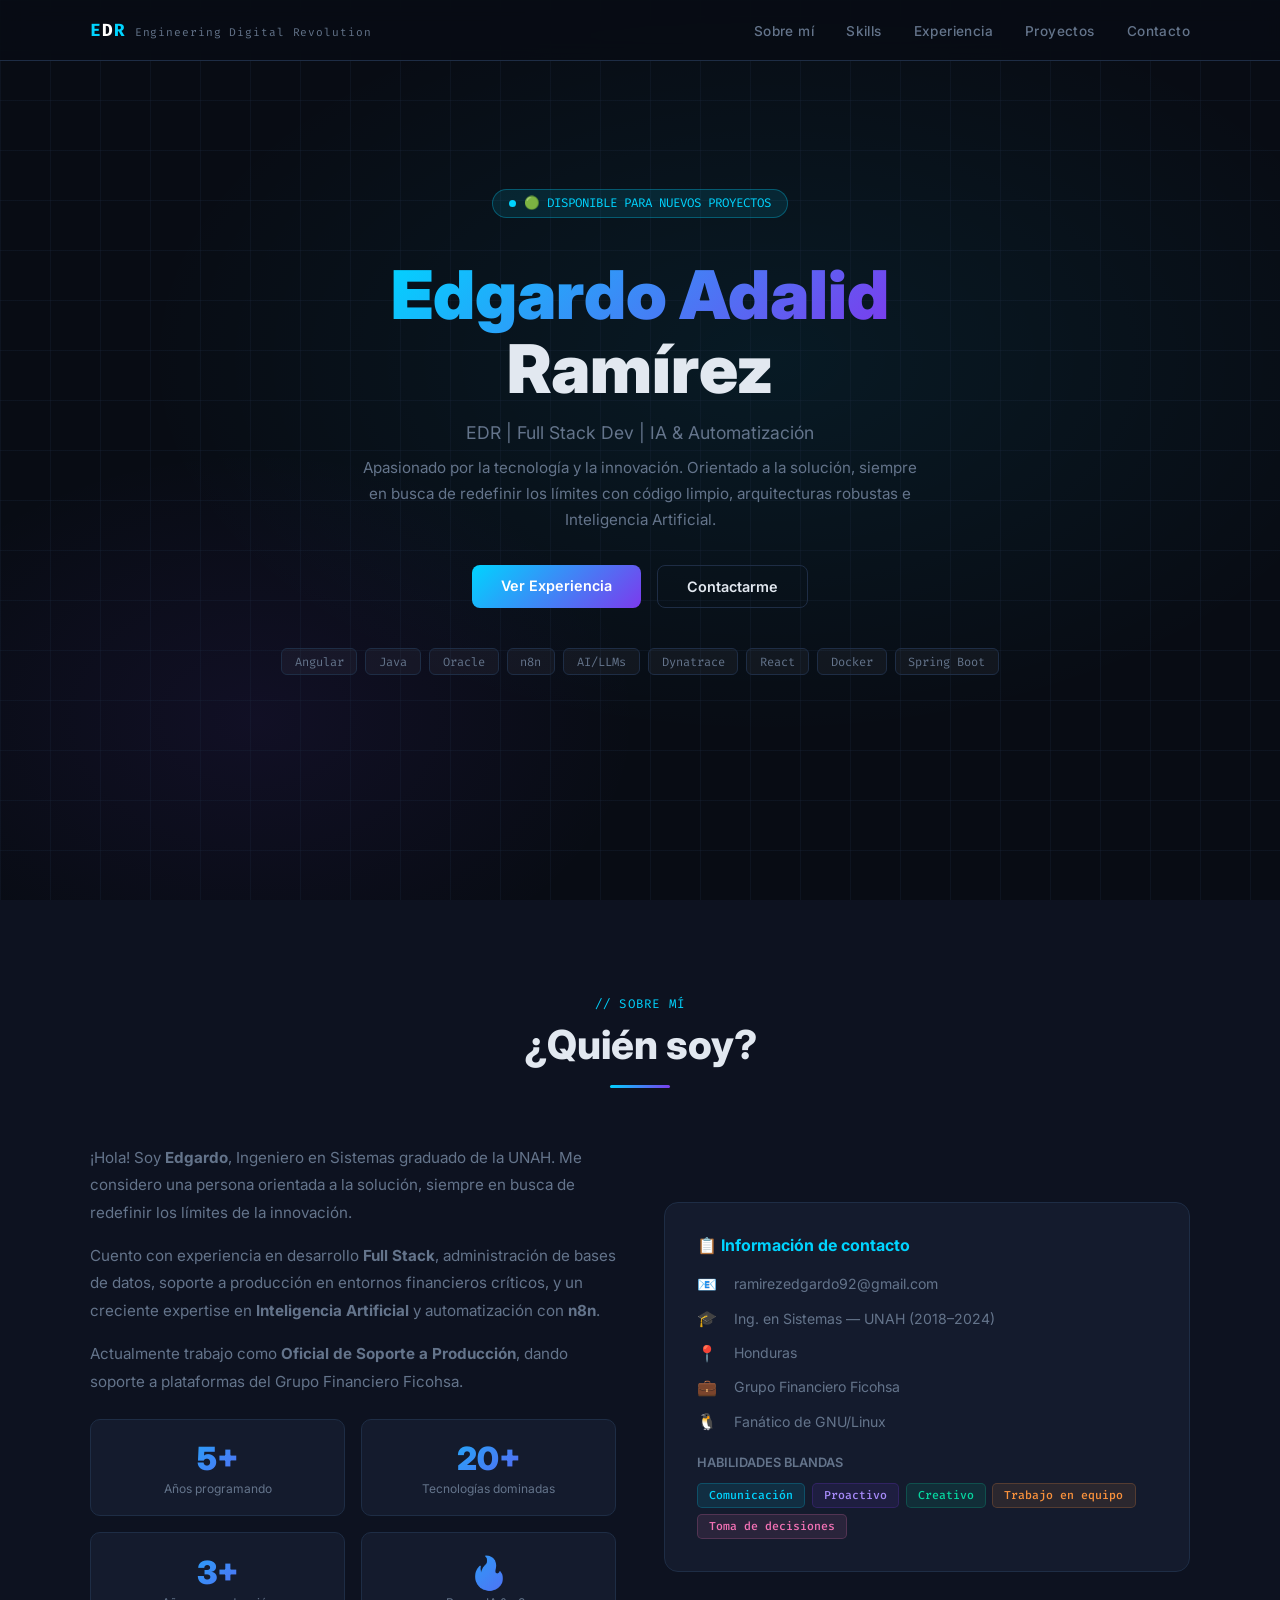
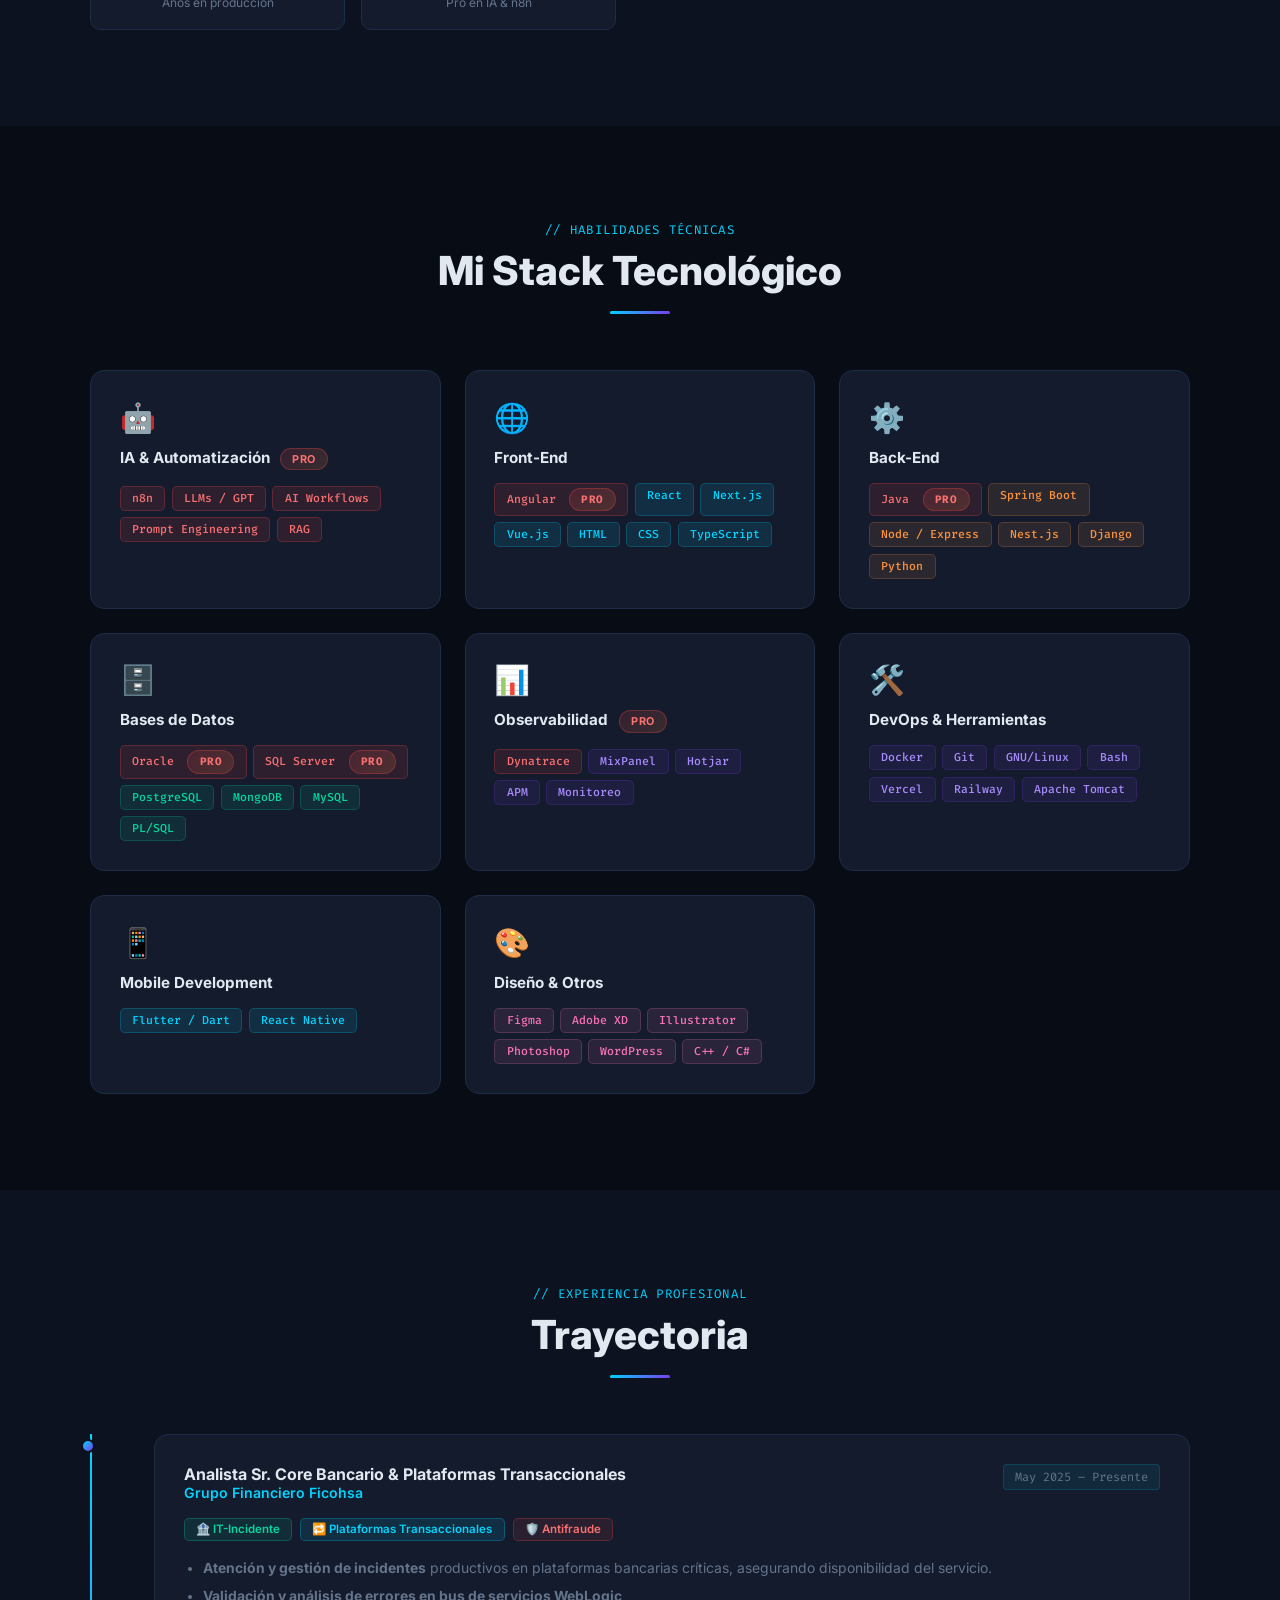
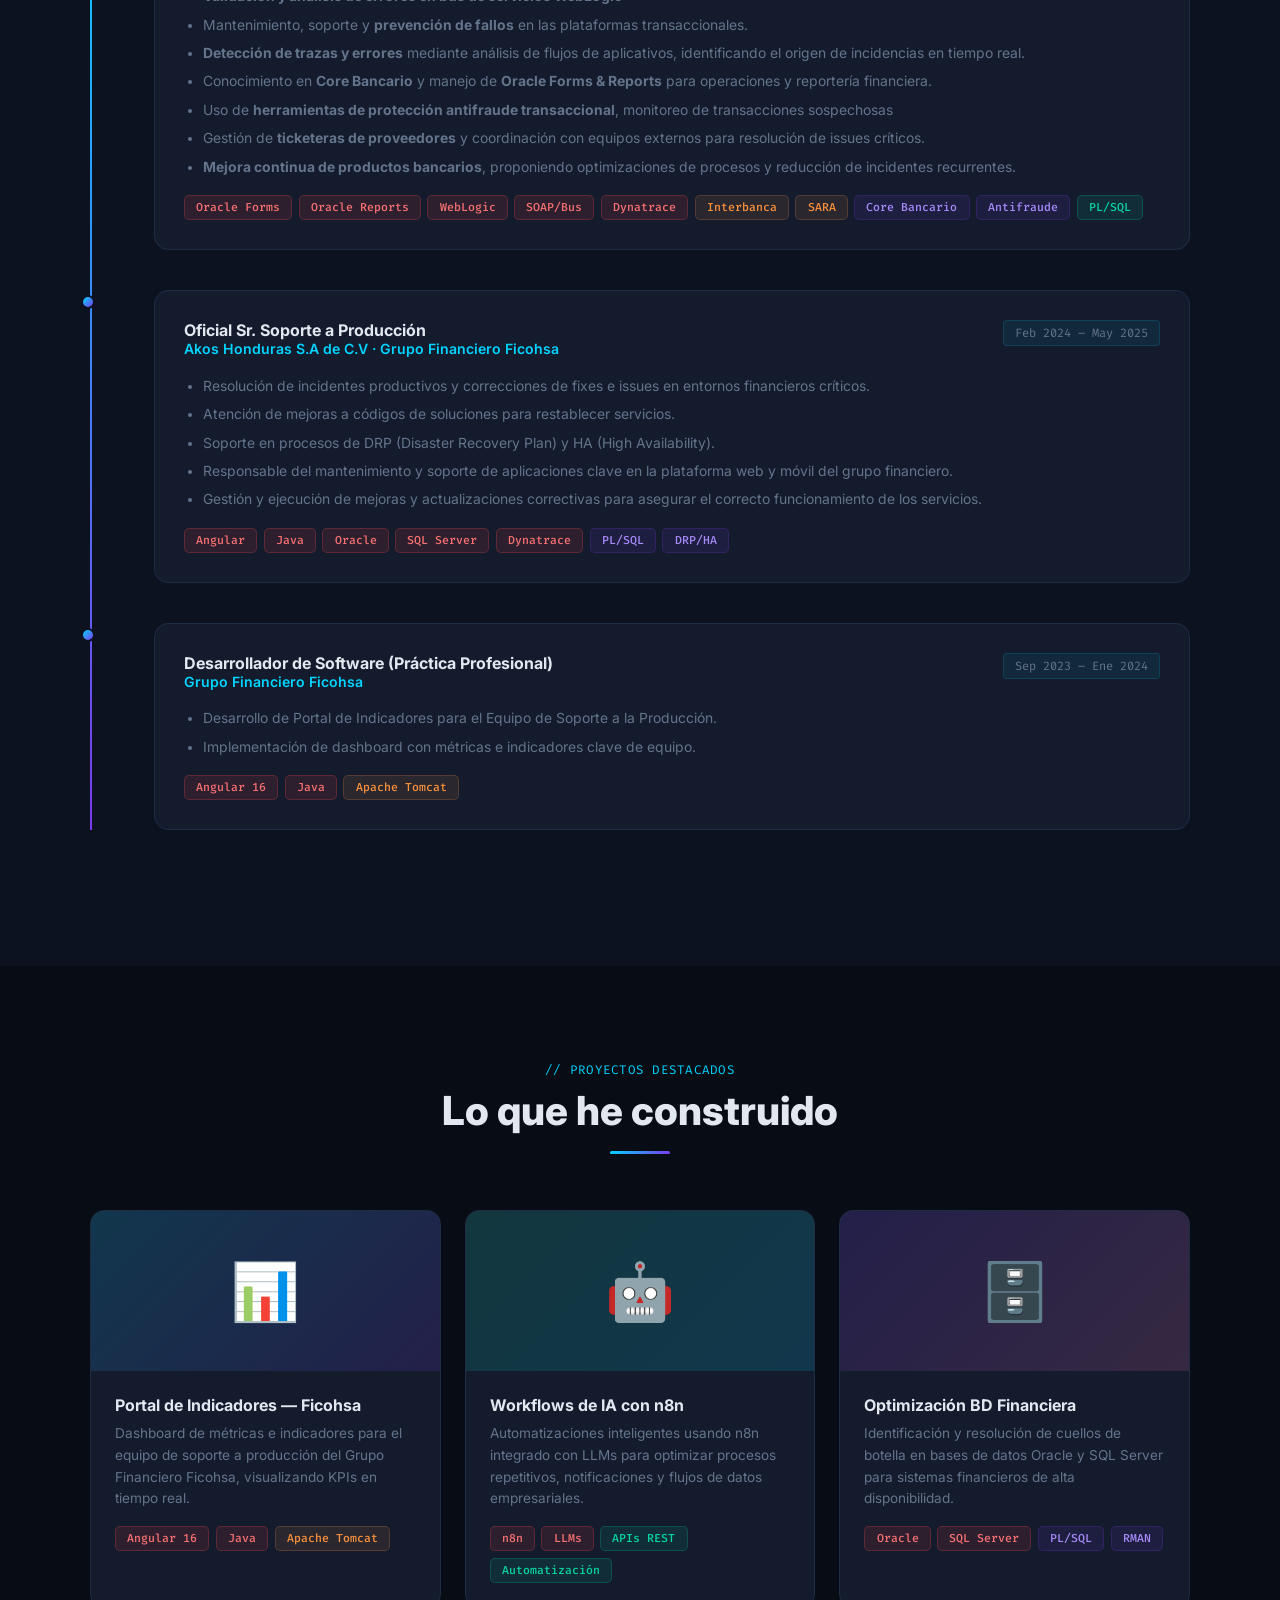
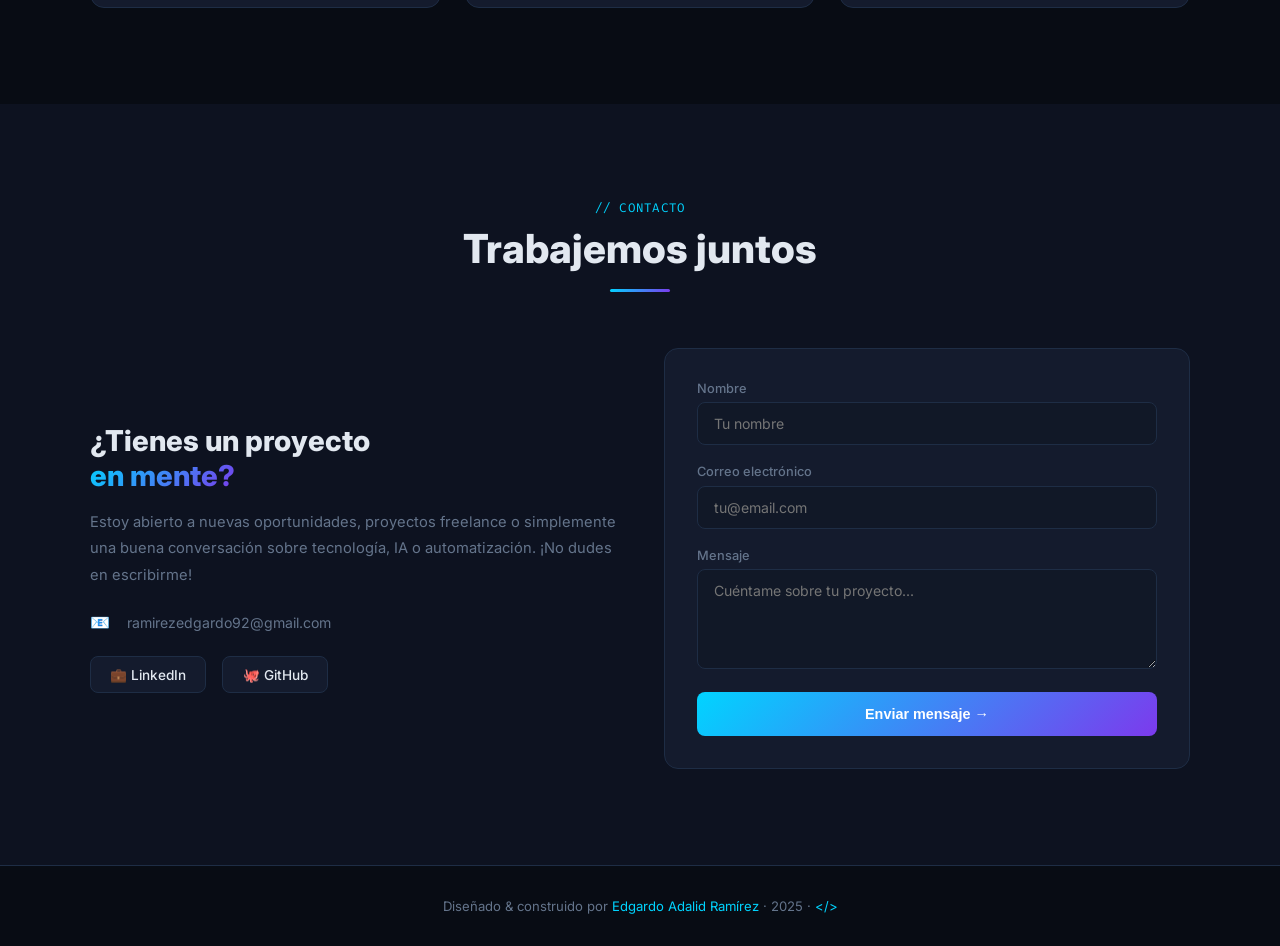
==== index.html @ e3e18054 "Agregar index.html para despliegue en Vercel" ====
<!DOCTYPE html>
<html lang="es">
<head>
<meta charset="UTF-8"/>
<meta name="viewport" content="width=device-width,initial-scale=1.0"/>
<title>EDR | Dev | Edgardo Ramirez</title>
<style>
  @import url('https://fonts.googleapis.com/css2?family=Inter:wght@300;400;500;600;700;900&family=Fira+Code:wght@400;500&display=swap');

  :root {
    --bg: #080c14;
    --bg2: #0d1220;
    --bg3: #111827;
    --card: #141b2d;
    --border: #1e2d45;
    --accent: #00d4ff;
    --accent2: #7c3aed;
    --accent3: #06d6a0;
    --text: #e2e8f0;
    --muted: #64748b;
    --grad: linear-gradient(135deg, #00d4ff, #7c3aed);
  }
  *{margin:0;padding:0;box-sizing:border-box;}
  html{scroll-behavior:smooth;}
  body{background:var(--bg);color:var(--text);font-family:'Inter',sans-serif;overflow-x:hidden;}

  /* NAV */
  nav{position:fixed;top:0;width:100%;z-index:100;background:rgba(8,12,20,.85);backdrop-filter:blur(12px);border-bottom:1px solid var(--border);padding:0 2rem;}
  .nav-inner{max-width:1100px;margin:auto;display:flex;align-items:center;justify-content:space-between;height:60px;}
  .logo{font-family:'Fira Code',monospace;color:var(--accent);font-size:.95rem;font-weight:500;}
  .nav-links{display:flex;gap:2rem;list-style:none;}
  .nav-links a{color:var(--muted);text-decoration:none;font-size:.85rem;font-weight:500;transition:.2s;letter-spacing:.03em;}
  .nav-links a:hover{color:var(--accent);}

  /* HERO */
  #hero{min-height:100vh;display:flex;align-items:center;justify-content:center;position:relative;overflow:hidden;padding-top:60px;}
  .hero-bg{position:absolute;inset:0;background:radial-gradient(ellipse 70% 60% at 60% 40%,rgba(0,212,255,.07) 0%,transparent 70%),radial-gradient(ellipse 50% 50% at 20% 80%,rgba(124,58,237,.08) 0%,transparent 60%);}
  .grid-lines{position:absolute;inset:0;background-image:linear-gradient(rgba(30,45,69,.25) 1px,transparent 1px),linear-gradient(90deg,rgba(30,45,69,.25) 1px,transparent 1px);background-size:50px 50px;}
  .hero-content{position:relative;text-align:center;max-width:800px;padding:2rem;}
  .hero-badge{display:inline-flex;align-items:center;gap:.5rem;background:rgba(0,212,255,.1);border:1px solid rgba(0,212,255,.3);border-radius:50px;padding:.35rem 1rem;font-size:.78rem;color:var(--accent);margin-bottom:1.5rem;font-family:'Fira Code',monospace;}
  .hero-badge::before{content:'';width:7px;height:7px;border-radius:50%;background:var(--accent);animation:pulse 1.5s infinite;}
  @keyframes pulse{0%,100%{opacity:1;transform:scale(1);}50%{opacity:.5;transform:scale(1.3);}}
  h1{font-size:clamp(2.5rem,6vw,4.2rem);font-weight:900;line-height:1.1;margin-bottom:1rem;}
  .grad-text{background:var(--grad);-webkit-background-clip:text;-webkit-text-fill-color:transparent;background-clip:text;}
  .hero-sub{font-size:1.1rem;color:var(--muted);margin-bottom:.8rem;font-weight:400;}
  .hero-desc{font-size:.95rem;color:var(--muted);max-width:560px;margin:0 auto 2rem;line-height:1.7;}
  .btn-group{display:flex;gap:1rem;justify-content:center;flex-wrap:wrap;}
  .btn{padding:.75rem 1.8rem;border-radius:8px;font-size:.9rem;font-weight:600;cursor:pointer;text-decoration:none;transition:.2s;border:none;}
  .btn-primary{background:var(--grad);color:#fff;}
  .btn-primary:hover{opacity:.85;transform:translateY(-2px);}
  .btn-outline{background:transparent;border:1px solid var(--border);color:var(--text);}
  .btn-outline:hover{border-color:var(--accent);color:var(--accent);transform:translateY(-2px);}
  .hero-chips{display:flex;flex-wrap:wrap;gap:.5rem;justify-content:center;margin-top:2.5rem;}
  .chip{background:rgba(255,255,255,.04);border:1px solid var(--border);border-radius:6px;padding:.3rem .8rem;font-size:.75rem;color:var(--muted);font-family:'Fira Code',monospace;}

  /* SECTION */
  section{padding:6rem 2rem;}
  .container{max-width:1100px;margin:auto;}
  .section-header{text-align:center;margin-bottom:3.5rem;}
  .section-tag{font-family:'Fira Code',monospace;font-size:.78rem;color:var(--accent);letter-spacing:.1em;text-transform:uppercase;margin-bottom:.5rem;}
  .section-title{font-size:clamp(1.8rem,4vw,2.5rem);font-weight:800;}
  .divider{width:60px;height:3px;background:var(--grad);margin:1rem auto 0;border-radius:2px;}

  /* ABOUT */
  #about{background:var(--bg2);}
  .about-grid{display:grid;grid-template-columns:1fr 1fr;gap:3rem;align-items:center;}
  .about-text p{color:var(--muted);line-height:1.8;margin-bottom:1rem;font-size:.95rem;}
  .about-stats{display:grid;grid-template-columns:1fr 1fr;gap:1rem;margin-top:1.5rem;}
  .stat{background:var(--card);border:1px solid var(--border);border-radius:10px;padding:1.2rem;text-align:center;}
  .stat-num{font-size:2rem;font-weight:900;background:var(--grad);-webkit-background-clip:text;-webkit-text-fill-color:transparent;background-clip:text;}
  .stat-label{font-size:.75rem;color:var(--muted);margin-top:.2rem;}
  .contact-info{background:var(--card);border:1px solid var(--border);border-radius:14px;padding:2rem;}
  .contact-info h3{font-size:1rem;margin-bottom:1.2rem;color:var(--accent);}
  .info-row{display:flex;align-items:center;gap:.8rem;margin-bottom:.9rem;font-size:.88rem;color:var(--muted);}
  .info-icon{font-size:1rem;width:24px;}

  /* SKILLS */
  .skills-grid{display:grid;grid-template-columns:repeat(auto-fit,minmax(280px,1fr));gap:1.5rem;}
  .skill-card{background:var(--card);border:1px solid var(--border);border-radius:14px;padding:1.8rem;transition:.2s;}
  .skill-card:hover{border-color:var(--accent);transform:translateY(-4px);}
  .skill-card-icon{font-size:1.8rem;margin-bottom:.8rem;}
  .skill-card h3{font-size:.95rem;font-weight:700;margin-bottom:1rem;color:var(--text);}
  .tags{display:flex;flex-wrap:wrap;gap:.4rem;}
  .tag{padding:.25rem .7rem;border-radius:5px;font-size:.72rem;font-family:'Fira Code',monospace;font-weight:500;}
  .tag-blue{background:rgba(0,212,255,.1);color:var(--accent);border:1px solid rgba(0,212,255,.2);}
  .tag-purple{background:rgba(124,58,237,.1);color:#a78bfa;border:1px solid rgba(124,58,237,.2);}
  .tag-green{background:rgba(6,214,160,.1);color:var(--accent3);border:1px solid rgba(6,214,160,.2);}
  .tag-orange{background:rgba(251,146,60,.1);color:#fb923c;border:1px solid rgba(251,146,60,.2);}
  .tag-pink{background:rgba(244,114,182,.1);color:#f472b6;border:1px solid rgba(244,114,182,.2);}
  .tag-hot{background:rgba(239,68,68,.12);color:#f87171;border:1px solid rgba(239,68,68,.25);}

  /* EXPERIENCE */
  #experience{background:var(--bg2);}
  .timeline{position:relative;padding-left:2rem;}
  .timeline::before{content:'';position:absolute;left:0;top:0;bottom:0;width:2px;background:linear-gradient(to bottom,var(--accent),var(--accent2));}
  .timeline-item{position:relative;margin-bottom:2.5rem;padding-left:2rem;}
  .timeline-dot{position:absolute;left:-2.55rem;top:.3rem;width:14px;height:14px;border-radius:50%;background:var(--grad);border:2px solid var(--bg2);}
  .timeline-card{background:var(--card);border:1px solid var(--border);border-radius:14px;padding:1.8rem;transition:.2s;}
  .timeline-card:hover{border-color:var(--accent2);}
  .timeline-header{display:flex;justify-content:space-between;align-items:flex-start;flex-wrap:wrap;gap:.5rem;margin-bottom:.8rem;}
  .timeline-title{font-size:1rem;font-weight:700;}
  .timeline-company{color:var(--accent);font-size:.88rem;font-weight:600;margin-bottom:.3rem;}
  .timeline-date{font-size:.75rem;color:var(--muted);font-family:'Fira Code',monospace;background:rgba(0,212,255,.07);padding:.25rem .7rem;border-radius:4px;border:1px solid rgba(0,212,255,.15);}
  .timeline-card ul{color:var(--muted);font-size:.87rem;line-height:1.7;padding-left:1.2rem;}
  .timeline-card ul li{margin-bottom:.3rem;}
  .timeline-techs{display:flex;flex-wrap:wrap;gap:.4rem;margin-top:1rem;}

  /* PROJECTS */
  .projects-grid{display:grid;grid-template-columns:repeat(auto-fit,minmax(300px,1fr));gap:1.5rem;}
  .project-card{background:var(--card);border:1px solid var(--border);border-radius:14px;overflow:hidden;transition:.2s;}
  .project-card:hover{border-color:var(--accent);transform:translateY(-5px);}
  .project-img{height:160px;display:flex;align-items:center;justify-content:center;font-size:3.5rem;position:relative;overflow:hidden;}
  .project-img-1{background:linear-gradient(135deg,rgba(0,212,255,.15),rgba(124,58,237,.15));}
  .project-img-2{background:linear-gradient(135deg,rgba(6,214,160,.15),rgba(0,212,255,.15));}
  .project-img-3{background:linear-gradient(135deg,rgba(124,58,237,.15),rgba(244,114,182,.15));}
  .project-body{padding:1.5rem;}
  .project-body h3{font-size:1rem;font-weight:700;margin-bottom:.5rem;}
  .project-body p{color:var(--muted);font-size:.85rem;line-height:1.6;margin-bottom:1rem;}

  /* CONTACT */
  #contact{background:var(--bg2);}
  .contact-grid{display:grid;grid-template-columns:1fr 1fr;gap:3rem;align-items:center;}
  .contact-left h2{font-size:1.8rem;font-weight:800;margin-bottom:1rem;}
  .contact-left p{color:var(--muted);line-height:1.8;margin-bottom:1.5rem;font-size:.92rem;}
  .social-links{display:flex;gap:1rem;}
  .social-btn{display:flex;align-items:center;gap:.5rem;background:var(--card);border:1px solid var(--border);border-radius:8px;padding:.6rem 1.2rem;color:var(--text);text-decoration:none;font-size:.85rem;font-weight:500;transition:.2s;}
  .social-btn:hover{border-color:var(--accent);color:var(--accent);}
  .contact-form{background:var(--card);border:1px solid var(--border);border-radius:14px;padding:2rem;}
  .form-group{margin-bottom:1.2rem;}
  .form-group label{display:block;font-size:.8rem;color:var(--muted);margin-bottom:.4rem;font-weight:500;}
  .form-group input,.form-group textarea{width:100%;background:var(--bg3);border:1px solid var(--border);border-radius:8px;padding:.75rem 1rem;color:var(--text);font-size:.88rem;font-family:'Inter',sans-serif;outline:none;transition:.2s;}
  .form-group input:focus,.form-group textarea:focus{border-color:var(--accent);}
  .form-group textarea{resize:vertical;min-height:100px;}
  .btn-send{width:100%;background:var(--grad);color:#fff;border:none;border-radius:8px;padding:.85rem;font-size:.9rem;font-weight:700;cursor:pointer;transition:.2s;}
  .btn-send:hover{opacity:.85;}

  /* FOOTER */
  footer{background:var(--bg);border-top:1px solid var(--border);padding:2rem;text-align:center;}
  footer p{color:var(--muted);font-size:.82rem;}
  footer span{color:var(--accent);}

  /* PRO BADGE */
  .pro-badge{display:inline-flex;align-items:center;gap:.4rem;background:linear-gradient(135deg,rgba(239,68,68,.15),rgba(251,146,60,.15));border:1px solid rgba(239,68,68,.3);border-radius:50px;padding:.2rem .7rem;font-size:.68rem;color:#f87171;font-weight:700;letter-spacing:.05em;margin-left:.4rem;vertical-align:middle;}

  @media(max-width:768px){
    .about-grid,.contact-grid{grid-template-columns:1fr;}
    .nav-links{display:none;}
  }
</style>
</head>
<body>

<!-- NAV -->
<nav>
  <div class="nav-inner">
    <span class="logo"><span style="font-size:1.1rem;font-weight:900;letter-spacing:.05em;">E<span style="color:#fff;">D</span>R</span> <span style="color:var(--muted);font-size:.7rem;font-weight:400;letter-spacing:.08em;">Engineering Digital Revolution</span></span>
    <ul class="nav-links">
      <li><a href="#about">Sobre mí</a></li>
      <li><a href="#skills">Skills</a></li>
      <li><a href="#experience">Experiencia</a></li>
      <li><a href="#projects">Proyectos</a></li>
      <li><a href="#contact">Contacto</a></li>
    </ul>
  </div>
</nav>

<!-- HERO -->
<section id="hero">
  <div class="hero-bg"></div>
  <div class="grid-lines"></div>
  <div class="hero-content">
    <div style="display:flex;gap:.6rem;justify-content:center;flex-wrap:wrap;margin-bottom:1rem;">
      <div class="hero-badge">🟢 DISPONIBLE PARA NUEVOS PROYECTOS</div>
    </div>
    <h1>
      <span class="grad-text">Edgardo Adalid</span><br>Ramírez
    </h1>
    <p class="hero-sub">EDR | Full Stack Dev | IA & Automatización</p>
    <p class="hero-desc">
      Apasionado por la tecnología y la innovación. Orientado a la solución, siempre en busca de redefinir los límites con código limpio, arquitecturas robustas e Inteligencia Artificial.
    </p>
    <div class="btn-group">
      <a href="#experience" class="btn btn-primary">Ver Experiencia</a>
      <a href="#contact" class="btn btn-outline">Contactarme</a>
    </div>
    <div class="hero-chips">
      <span class="chip">Angular</span>
      <span class="chip">Java</span>
      <span class="chip">Oracle</span>
      <span class="chip">n8n</span>
      <span class="chip">AI/LLMs</span>
      <span class="chip">Dynatrace</span>
      <span class="chip">React</span>
      <span class="chip">Docker</span>
      <span class="chip">Spring Boot</span>
    </div>
  </div>
</section>

<!-- ABOUT -->
<section id="about">
  <div class="container">
    <div class="section-header">
      <p class="section-tag">// sobre mí</p>
      <h2 class="section-title">¿Quién soy?</h2>
      <div class="divider"></div>
    </div>
    <div class="about-grid">
      <div class="about-text">
        <p>¡Hola! Soy <strong>Edgardo</strong>, Ingeniero en Sistemas graduado de la UNAH. Me considero una persona orientada a la solución, siempre en busca de redefinir los límites de la innovación.</p>
        <p>Cuento con experiencia en desarrollo <strong>Full Stack</strong>, administración de bases de datos, soporte a producción en entornos financieros críticos, y un creciente expertise en <strong>Inteligencia Artificial</strong> y automatización con <strong>n8n</strong>.</p>
        <p>Actualmente trabajo como <strong>Oficial de Soporte a Producción</strong>, dando soporte a plataformas del Grupo Financiero Ficohsa.</p>
        <div class="about-stats">
          <div class="stat"><div class="stat-num">5+</div><div class="stat-label">Años programando</div></div>
          <div class="stat"><div class="stat-num">20+</div><div class="stat-label">Tecnologías dominadas</div></div>
          <div class="stat"><div class="stat-num">3+</div><div class="stat-label">Años en producción</div></div>
          <div class="stat"><div class="stat-num">🔥</div><div class="stat-label">Pro en IA & n8n</div></div>
        </div>
      </div>
      <div class="contact-info">
        <h3>📋 Información de contacto</h3>
        <div class="info-row"><span class="info-icon">📧</span> ramirezedgardo92@gmail.com</div>
        <div class="info-row"><span class="info-icon">🎓</span> Ing. en Sistemas — UNAH (2018–2024)</div>
        <div class="info-row"><span class="info-icon">📍</span> Honduras</div>
        <div class="info-row"><span class="info-icon">💼</span>Grupo Financiero Ficohsa</div>
        <div class="info-row"><span class="info-icon">🐧</span> Fanático de GNU/Linux</div>
        <div style="margin-top:1.5rem;">
          <p style="font-size:.8rem;color:var(--muted);margin-bottom:.8rem;font-weight:600;">HABILIDADES BLANDAS</p>
          <div class="tags">
            <span class="tag tag-blue">Comunicación</span>
            <span class="tag tag-purple">Proactivo</span>
            <span class="tag tag-green">Creativo</span>
            <span class="tag tag-orange">Trabajo en equipo</span>
            <span class="tag tag-pink">Toma de decisiones</span>
          </div>
        </div>
      </div>
    </div>
  </div>
</section>

<!-- SKILLS -->
<section id="skills">
  <div class="container">
    <div class="section-header">
      <p class="section-tag">// habilidades técnicas</p>
      <h2 class="section-title">Mi Stack Tecnológico</h2>
      <div class="divider"></div>
    </div>
    <div class="skills-grid">

      <div class="skill-card">
        <div class="skill-card-icon">🤖</div>
        <h3>IA & Automatización <span class="pro-badge">PRO</span></h3>
        <div class="tags">
          <span class="tag tag-hot">n8n</span>
          <span class="tag tag-hot">LLMs / GPT</span>
          <span class="tag tag-hot">AI Workflows</span>
          <span class="tag tag-hot">Prompt Engineering</span>
          <span class="tag tag-hot">RAG</span>
        </div>
      </div>

      <div class="skill-card">
        <div class="skill-card-icon">🌐</div>
        <h3>Front-End</h3>
        <div class="tags">
          <span class="tag tag-hot">Angular <span class="pro-badge">PRO</span></span>
          <span class="tag tag-blue">React</span>
          <span class="tag tag-blue">Next.js</span>
          <span class="tag tag-blue">Vue.js</span>
          <span class="tag tag-blue">HTML</span>
          <span class="tag tag-blue">CSS</span>
          <span class="tag tag-blue">TypeScript</span>
        </div>
      </div>

      <div class="skill-card">
        <div class="skill-card-icon">⚙️</div>
        <h3>Back-End</h3>
        <div class="tags">
          <span class="tag tag-hot">Java <span class="pro-badge">PRO</span></span>
          <span class="tag tag-orange">Spring Boot</span>
          <span class="tag tag-orange">Node / Express</span>
          <span class="tag tag-orange">Nest.js</span>
          <span class="tag tag-orange">Django</span>
          <span class="tag tag-orange">Python</span>
        </div>
      </div>

      <div class="skill-card">
        <div class="skill-card-icon">🗄️</div>
        <h3>Bases de Datos</h3>
        <div class="tags">
          <span class="tag tag-hot">Oracle <span class="pro-badge">PRO</span></span>
          <span class="tag tag-hot">SQL Server <span class="pro-badge">PRO</span></span>
          <span class="tag tag-green">PostgreSQL</span>
          <span class="tag tag-green">MongoDB</span>
          <span class="tag tag-green">MySQL</span>
          <span class="tag tag-green">PL/SQL</span>
        </div>
      </div>

      <div class="skill-card">
        <div class="skill-card-icon">📊</div>
        <h3>Observabilidad <span class="pro-badge">PRO</span></h3>
        <div class="tags">
          <span class="tag tag-hot">Dynatrace</span>
          <span class="tag tag-purple">MixPanel</span>
          <span class="tag tag-purple">Hotjar</span>
          <span class="tag tag-purple">APM</span>
          <span class="tag tag-purple">Monitoreo</span>
        </div>
      </div>

      <div class="skill-card">
        <div class="skill-card-icon">🛠️</div>
        <h3>DevOps & Herramientas</h3>
        <div class="tags">
          <span class="tag tag-purple">Docker</span>
          <span class="tag tag-purple">Git</span>
          <span class="tag tag-purple">GNU/Linux</span>
          <span class="tag tag-purple">Bash</span>
          <span class="tag tag-purple">Vercel</span>
          <span class="tag tag-purple">Railway</span>
          <span class="tag tag-purple">Apache Tomcat</span>
        </div>
      </div>

      <div class="skill-card">
        <div class="skill-card-icon">📱</div>
        <h3>Mobile Development</h3>
        <div class="tags">
          <span class="tag tag-blue">Flutter / Dart</span>
          <span class="tag tag-blue">React Native</span>
        </div>
      </div>

      <div class="skill-card">
        <div class="skill-card-icon">🎨</div>
        <h3>Diseño & Otros</h3>
        <div class="tags">
          <span class="tag tag-pink">Figma</span>
          <span class="tag tag-pink">Adobe XD</span>
          <span class="tag tag-pink">Illustrator</span>
          <span class="tag tag-pink">Photoshop</span>
          <span class="tag tag-pink">WordPress</span>
          <span class="tag tag-pink">C++ / C#</span>
        </div>
      </div>

    </div>
  </div>
</section>

<!-- EXPERIENCE -->
<section id="experience">
  <div class="container">
    <div class="section-header">
      <p class="section-tag">// experiencia profesional</p>
      <h2 class="section-title">Trayectoria</h2>
      <div class="divider"></div>
    </div>
    <div class="timeline">

      <div class="timeline-item">
        <div class="timeline-dot"></div>
        <div class="timeline-card">
          <div class="timeline-header">
            <div>
              <div class="timeline-title">Analista Sr. Core Bancario & Plataformas Transaccionales</div>
              <div class="timeline-company">Grupo Financiero Ficohsa</div>
            </div>
            <span class="timeline-date">May 2025 – Presente</span>
          </div>
          <div style="display:flex;flex-wrap:wrap;gap:.5rem;margin-bottom:1rem;">
            <span style="background:rgba(6,214,160,.1);color:var(--accent3);border:1px solid rgba(6,214,160,.25);border-radius:5px;padding:.2rem .7rem;font-size:.72rem;font-weight:600;">🏦 IT-Incidente</span>
            <span style="background:rgba(0,212,255,.1);color:var(--accent);border:1px solid rgba(0,212,255,.25);border-radius:5px;padding:.2rem .7rem;font-size:.72rem;font-weight:600;">🔁 Plataformas Transaccionales</span>
            <span style="background:rgba(239,68,68,.1);color:#f87171;border:1px solid rgba(239,68,68,.25);border-radius:5px;padding:.2rem .7rem;font-size:.72rem;font-weight:600;">🛡️ Antifraude</span>
          </div>
          <ul>
            <li><strong>Atención y gestión de incidentes</strong> productivos en plataformas bancarias críticas, asegurando disponibilidad del servicio.</li>
            <li><strong>Validación y análisis de errores en bus de servicios WebLogic</strong></li>
            <li>Mantenimiento, soporte y <strong>prevención de fallos</strong> en las plataformas transaccionales.</li>
            <li><strong>Detección de trazas y errores</strong> mediante análisis de flujos de aplicativos, identificando el origen de incidencias en tiempo real.</li>
            <li>Conocimiento en <strong>Core Bancario</strong> y manejo de <strong>Oracle Forms & Reports</strong> para operaciones y reportería financiera.</li>
            <li>Uso de <strong>herramientas de protección antifraude transaccional</strong>, monitoreo de transacciones sospechosas</li>
            <li>Gestión de <strong>ticketeras de proveedores</strong> y coordinación con equipos externos para resolución de issues críticos.</li>
            <li><strong>Mejora continua de productos bancarios</strong>, proponiendo optimizaciones de procesos y reducción de incidentes recurrentes.</li>
          </ul>
          <div class="timeline-techs">
            <span class="tag tag-hot">Oracle Forms</span>
            <span class="tag tag-hot">Oracle Reports</span>
            <span class="tag tag-hot">WebLogic</span>
            <span class="tag tag-hot">SOAP/Bus</span>
            <span class="tag tag-hot">Dynatrace</span>
            <span class="tag tag-orange">Interbanca</span>
            <span class="tag tag-orange">SARA</span>
            <span class="tag tag-purple">Core Bancario</span>
            <span class="tag tag-purple">Antifraude</span>
            <span class="tag tag-green">PL/SQL</span>
          </div>
        </div>
      </div>

      <div class="timeline-item">
        <div class="timeline-dot"></div>
        <div class="timeline-card">
          <div class="timeline-header">
            <div>
              <div class="timeline-title">Oficial Sr. Soporte a Producción</div>
              <div class="timeline-company">Akos Honduras S.A de C.V · Grupo Financiero Ficohsa</div>
            </div>
            <span class="timeline-date">Feb 2024 – May 2025</span>
          </div>
          <ul>
            <li>Resolución de incidentes productivos y correcciones de fixes e issues en entornos financieros críticos.</li>
            <li>Atención de mejoras a códigos de soluciones para restablecer servicios.</li>
            <li>Soporte en procesos de DRP (Disaster Recovery Plan) y HA (High Availability).</li>
            <li>Responsable del mantenimiento y soporte de aplicaciones clave en la plataforma web y móvil del grupo financiero.</li>
            <li>Gestión y ejecución de mejoras y actualizaciones correctivas para asegurar el correcto funcionamiento de los servicios.</li>
          </ul>
          <div class="timeline-techs">
            <span class="tag tag-hot">Angular</span>
            <span class="tag tag-hot">Java</span>
            <span class="tag tag-hot">Oracle</span>
            <span class="tag tag-hot">SQL Server</span>
            <span class="tag tag-hot">Dynatrace</span>
            <span class="tag tag-purple">PL/SQL</span>
            <span class="tag tag-purple">DRP/HA</span>
          </div>
        </div>
      </div>

      <div class="timeline-item">
        <div class="timeline-dot"></div>
        <div class="timeline-card">
          <div class="timeline-header">
            <div>
              <div class="timeline-title">Desarrollador de Software (Práctica Profesional)</div>
              <div class="timeline-company">Grupo Financiero Ficohsa</div>
            </div>
            <span class="timeline-date">Sep 2023 – Ene 2024</span>
          </div>
          <ul>
            <li>Desarrollo de Portal de Indicadores para el Equipo de Soporte a la Producción.</li>
            <li>Implementación de dashboard con métricas e indicadores clave de equipo.</li>
          </ul>
          <div class="timeline-techs">
            <span class="tag tag-hot">Angular 16</span>
            <span class="tag tag-hot">Java</span>
            <span class="tag tag-orange">Apache Tomcat</span>
          </div>
        </div>
      </div>

    </div>
  </div>
</section>

<!-- PROJECTS -->
<section id="projects">
  <div class="container">
    <div class="section-header">
      <p class="section-tag">// proyectos destacados</p>
      <h2 class="section-title">Lo que he construido</h2>
      <div class="divider"></div>
    </div>
    <div class="projects-grid">

      <div class="project-card">
        <div class="project-img project-img-1">📊</div>
        <div class="project-body">
          <h3>Portal de Indicadores — Ficohsa</h3>
          <p>Dashboard de métricas e indicadores para el equipo de soporte a producción del Grupo Financiero Ficohsa, visualizando KPIs en tiempo real.</p>
          <div class="tags">
            <span class="tag tag-hot">Angular 16</span>
            <span class="tag tag-hot">Java</span>
            <span class="tag tag-orange">Apache Tomcat</span>
          </div>
        </div>
      </div>

      <div class="project-card">
        <div class="project-img project-img-2">🤖</div>
        <div class="project-body">
          <h3>Workflows de IA con n8n</h3>
          <p>Automatizaciones inteligentes usando n8n integrado con LLMs para optimizar procesos repetitivos, notificaciones y flujos de datos empresariales.</p>
          <div class="tags">
            <span class="tag tag-hot">n8n</span>
            <span class="tag tag-hot">LLMs</span>
            <span class="tag tag-green">APIs REST</span>
            <span class="tag tag-green">Automatización</span>
          </div>
        </div>
      </div>

      <div class="project-card">
        <div class="project-img project-img-3">🗄️</div>
        <div class="project-body">
          <h3>Optimización BD Financiera</h3>
          <p>Identificación y resolución de cuellos de botella en bases de datos Oracle y SQL Server para sistemas financieros de alta disponibilidad.</p>
          <div class="tags">
            <span class="tag tag-hot">Oracle</span>
            <span class="tag tag-hot">SQL Server</span>
            <span class="tag tag-purple">PL/SQL</span>
            <span class="tag tag-purple">RMAN</span>
          </div>
        </div>
      </div>

    </div>
  </div>
</section>

<!-- CONTACT -->
<section id="contact">
  <div class="container">
    <div class="section-header">
      <p class="section-tag">// contacto</p>
      <h2 class="section-title">Trabajemos juntos</h2>
      <div class="divider"></div>
    </div>
    <div class="contact-grid">
      <div class="contact-left">
        <h2>¿Tienes un proyecto<br><span class="grad-text">en mente?</span></h2>
        <p>Estoy abierto a nuevas oportunidades, proyectos freelance o simplemente una buena conversación sobre tecnología, IA o automatización. ¡No dudes en escribirme!</p>
        <div class="info-row" style="margin-bottom:1.5rem;"><span class="info-icon">📧</span> ramirezedgardo92@gmail.com</div>
        <div class="social-links">
          <a href="https://linkedin.com" target="_blank" class="social-btn">💼 LinkedIn</a>
          <a href="https://github.com" target="_blank" class="social-btn">🐙 GitHub</a>
        </div>
      </div>
      <div class="contact-form">
        <div class="form-group">
          <label>Nombre</label>
          <input type="text" placeholder="Tu nombre"/>
        </div>
        <div class="form-group">
          <label>Correo electrónico</label>
          <input type="email" placeholder="tu@email.com"/>
        </div>
        <div class="form-group">
          <label>Mensaje</label>
          <textarea placeholder="Cuéntame sobre tu proyecto..."></textarea>
        </div>
        <button class="btn-send" onclick="alert('¡Gracias por tu mensaje! Te contactaré pronto 🚀')">Enviar mensaje →</button>
      </div>
    </div>
  </div>
</section>

<!-- FOOTER -->
<footer>
  <p>Diseñado & construido por <span>Edgardo Adalid Ramírez</span> · 2025 · <span>&lt;/&gt;</span></p>
</footer>

</body>
</html>
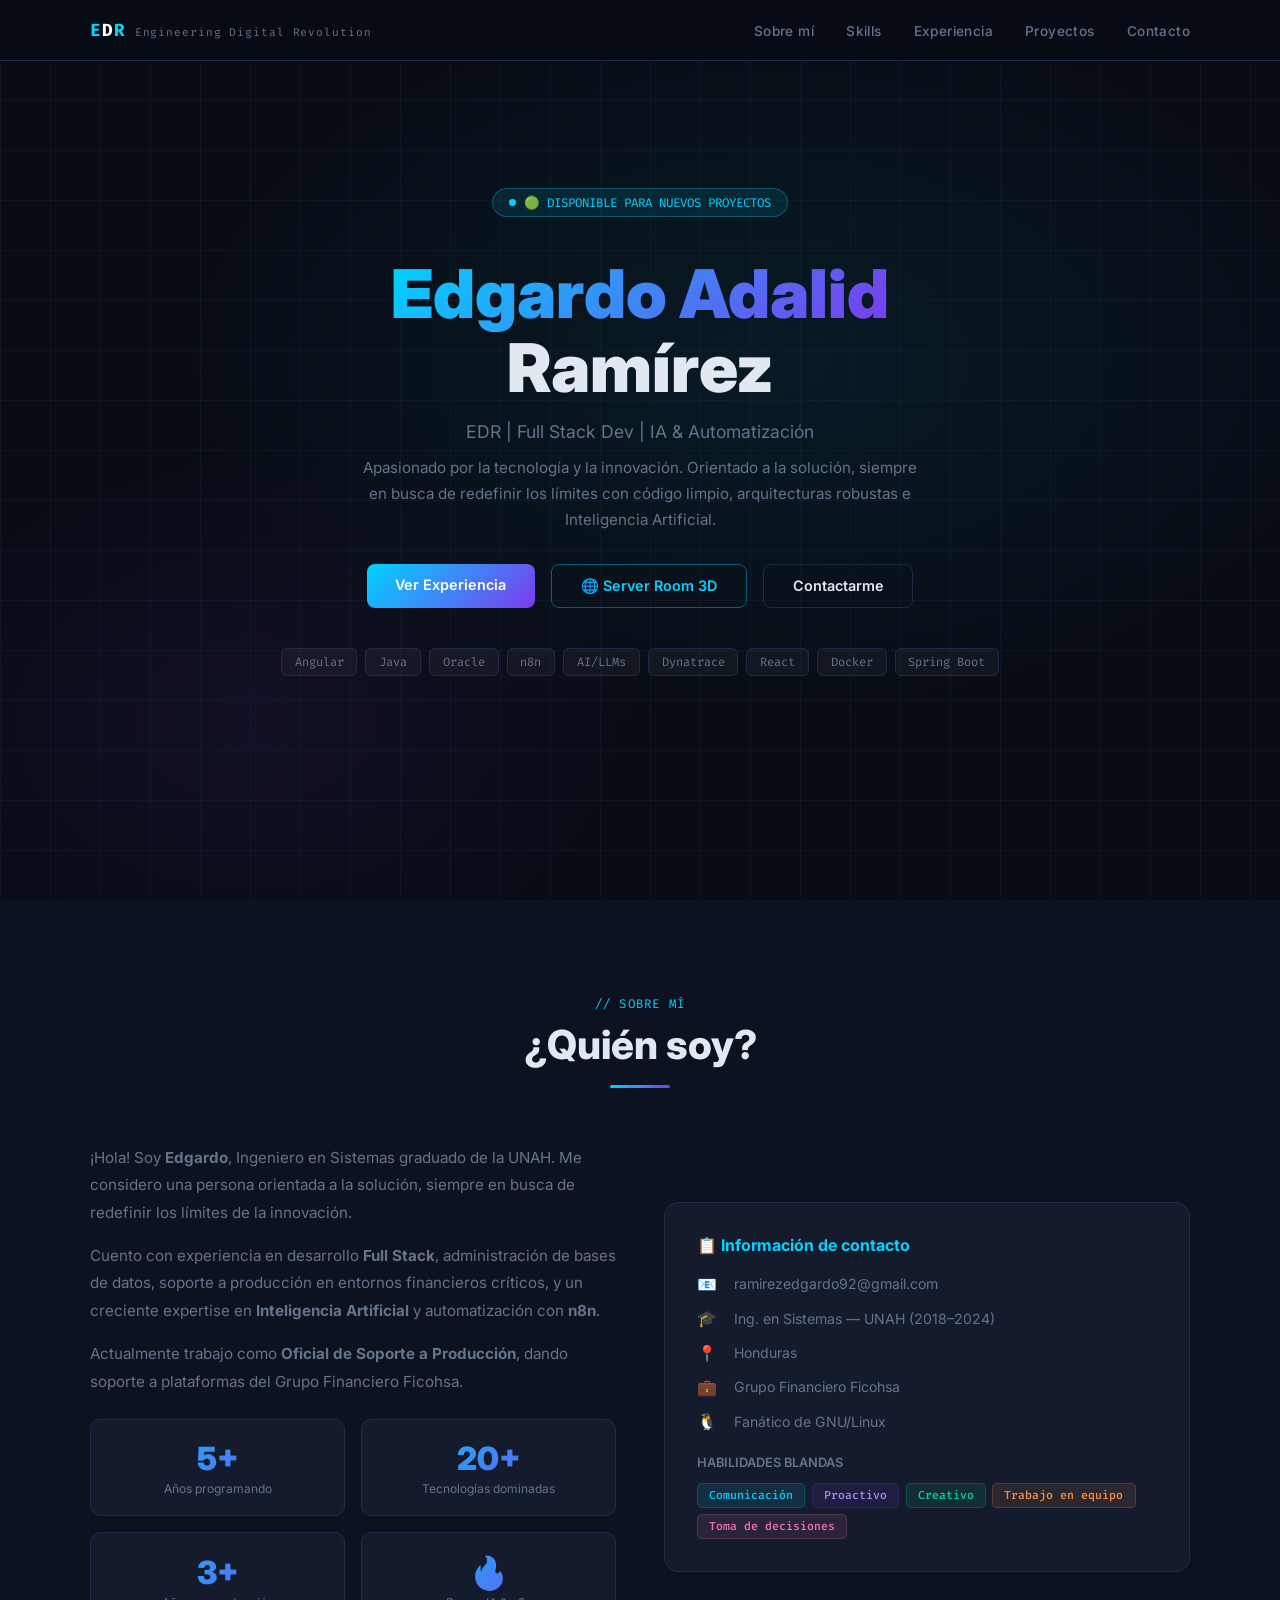
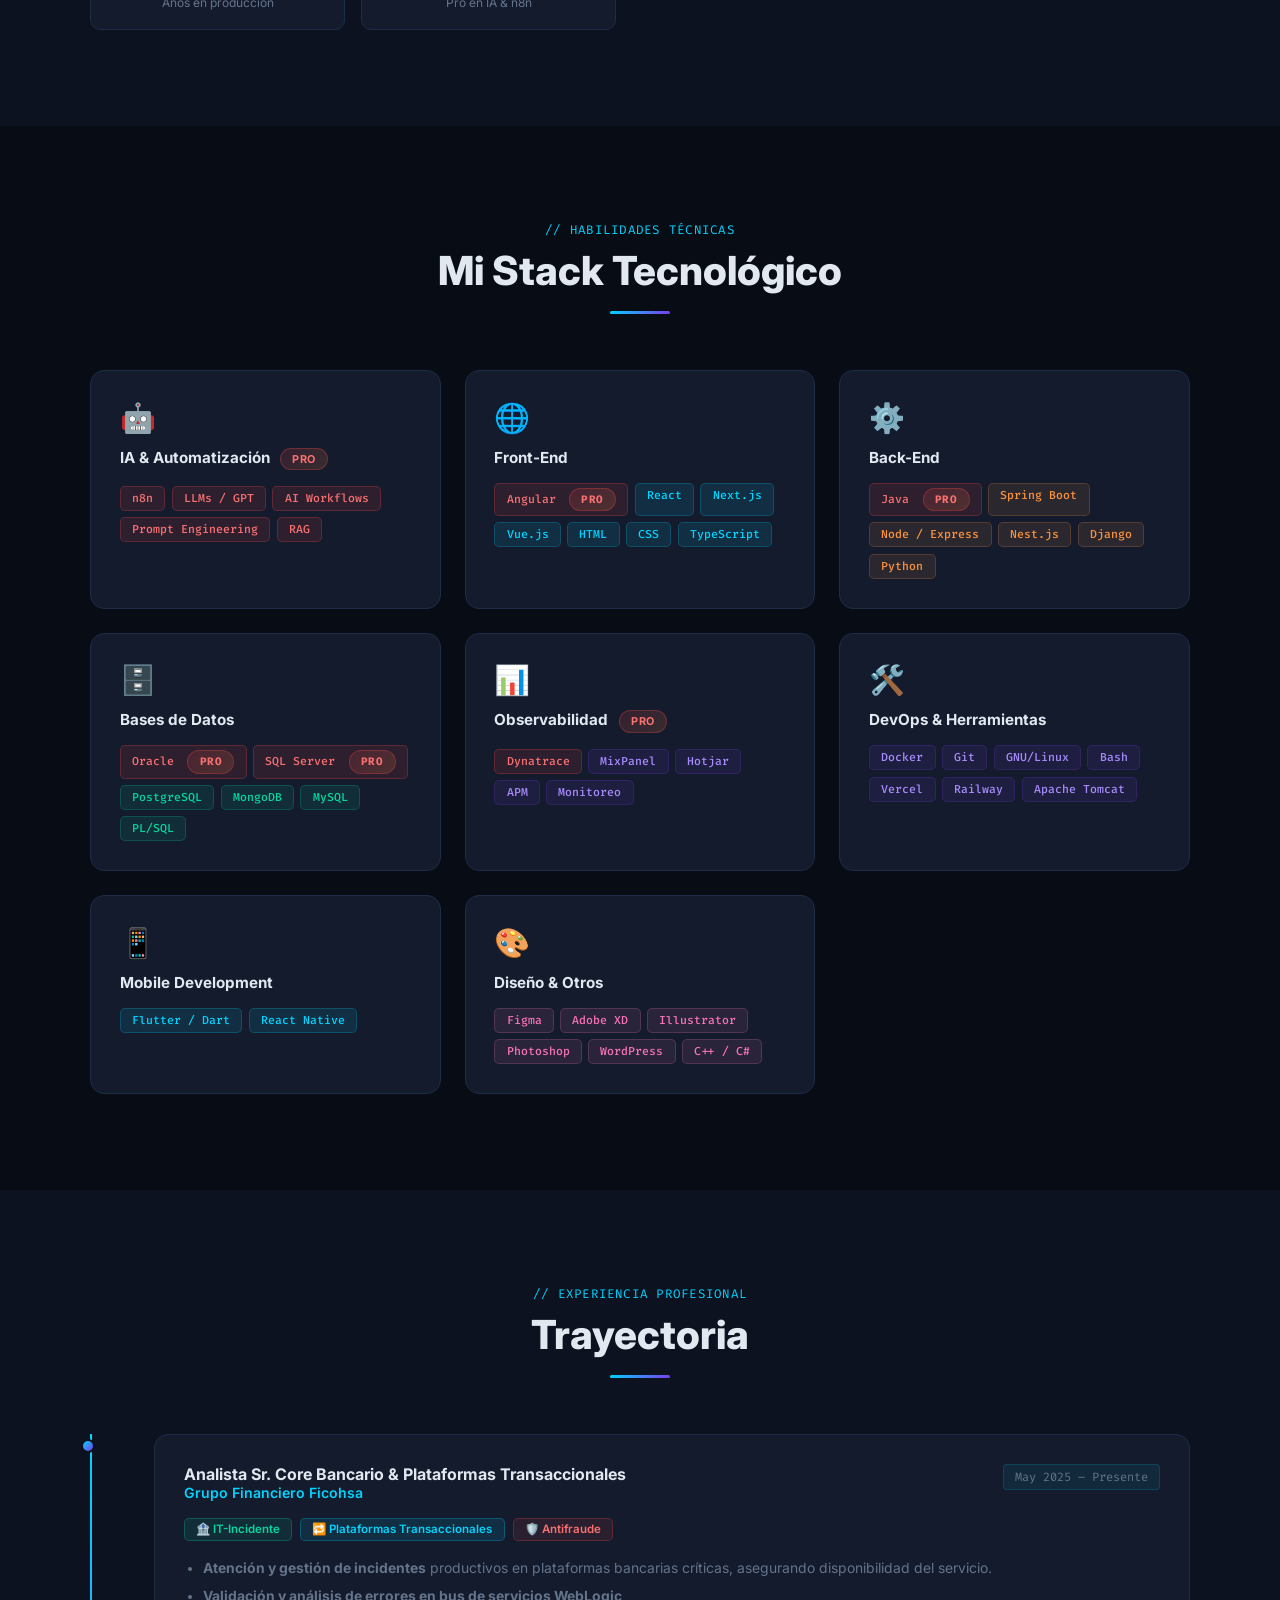
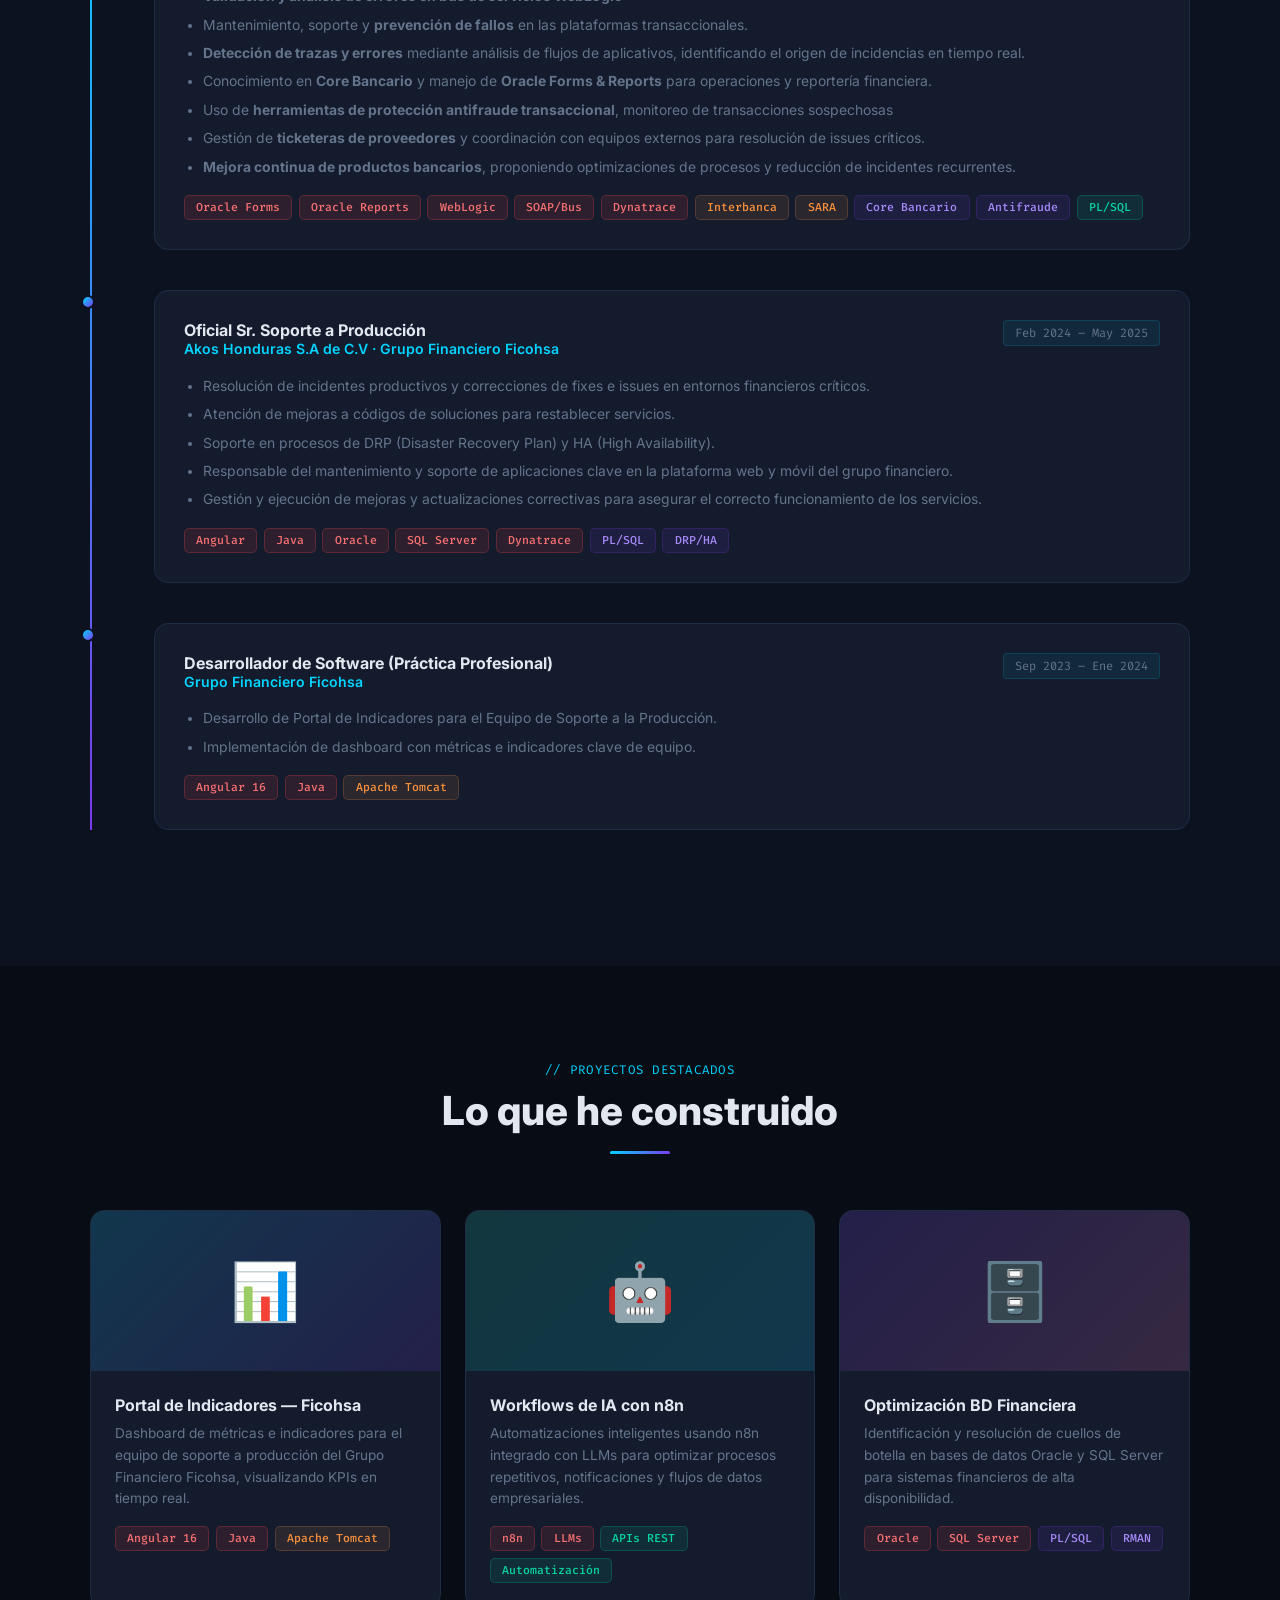
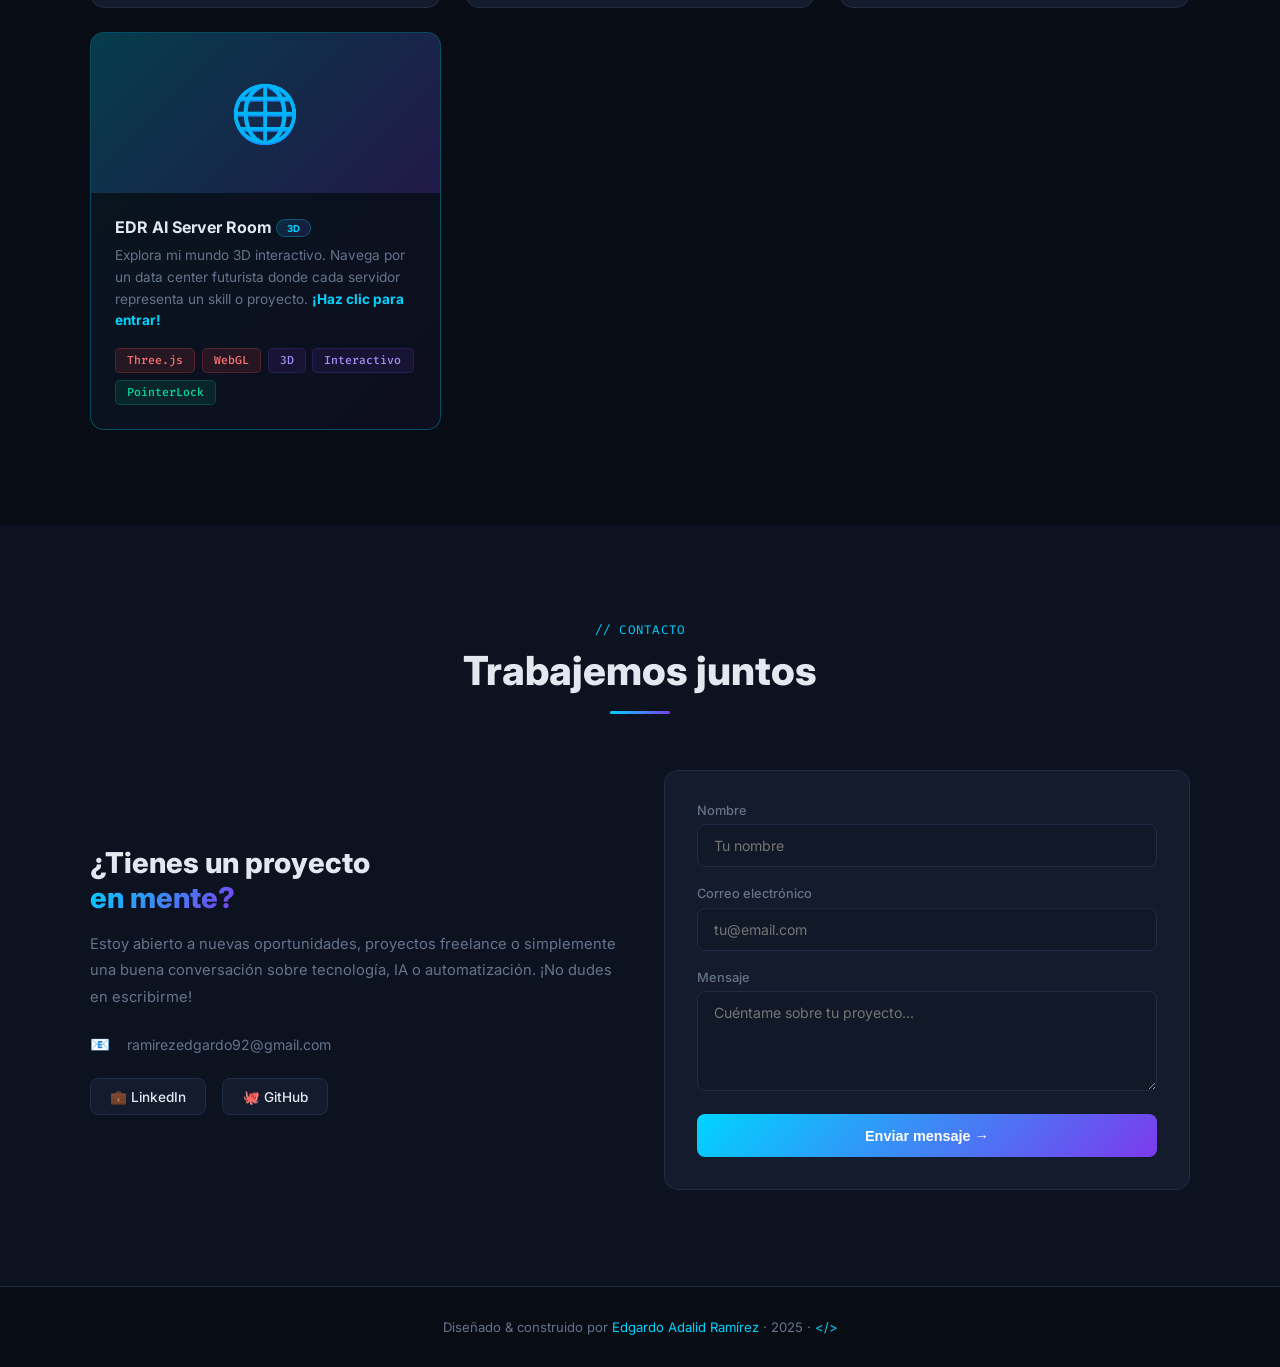
==== commit e27ef6ff: "Agregar experiencia 3D Server Room y enlace en portafolio" ====
--- a/index.html
+++ b/index.html
@@ -181,6 +181,7 @@
     </p>
     <div class="btn-group">
       <a href="#experience" class="btn btn-primary">Ver Experiencia</a>
+      <a href="server-room.html" class="btn btn-outline" style="border-color:rgba(0,212,255,.4);color:var(--accent);">🌐 Server Room 3D</a>
       <a href="#contact" class="btn btn-outline">Contactarme</a>
     </div>
     <div class="hero-chips">
@@ -509,6 +510,23 @@
         </div>
       </div>
 
+      <div class="project-card" style="border-color:rgba(0,212,255,.3);background:linear-gradient(135deg,rgba(0,212,255,.05),rgba(124,58,237,.05));">
+        <a href="server-room.html" style="text-decoration:none;color:inherit;display:block;">
+          <div class="project-img" style="background:linear-gradient(135deg,rgba(0,212,255,.2),rgba(124,58,237,.2));font-size:3.5rem;">🌐</div>
+          <div class="project-body">
+            <h3>EDR AI Server Room <span style="display:inline-flex;align-items:center;gap:.3rem;background:linear-gradient(135deg,rgba(0,212,255,.15),rgba(124,58,237,.15));border:1px solid rgba(0,212,255,.3);border-radius:50px;padding:.15rem .6rem;font-size:.6rem;color:#00d4ff;font-weight:700;letter-spacing:.05em;vertical-align:middle;text-transform:uppercase;">3D</span></h3>
+            <p>Explora mi mundo 3D interactivo. Navega por un data center futurista donde cada servidor representa un skill o proyecto. <strong style="color:var(--accent);">¡Haz clic para entrar!</strong></p>
+            <div class="tags">
+              <span class="tag tag-hot">Three.js</span>
+              <span class="tag tag-hot">WebGL</span>
+              <span class="tag tag-purple">3D</span>
+              <span class="tag tag-purple">Interactivo</span>
+              <span class="tag tag-green">PointerLock</span>
+            </div>
+          </div>
+        </a>
+      </div>
+
     </div>
   </div>
 </section>
